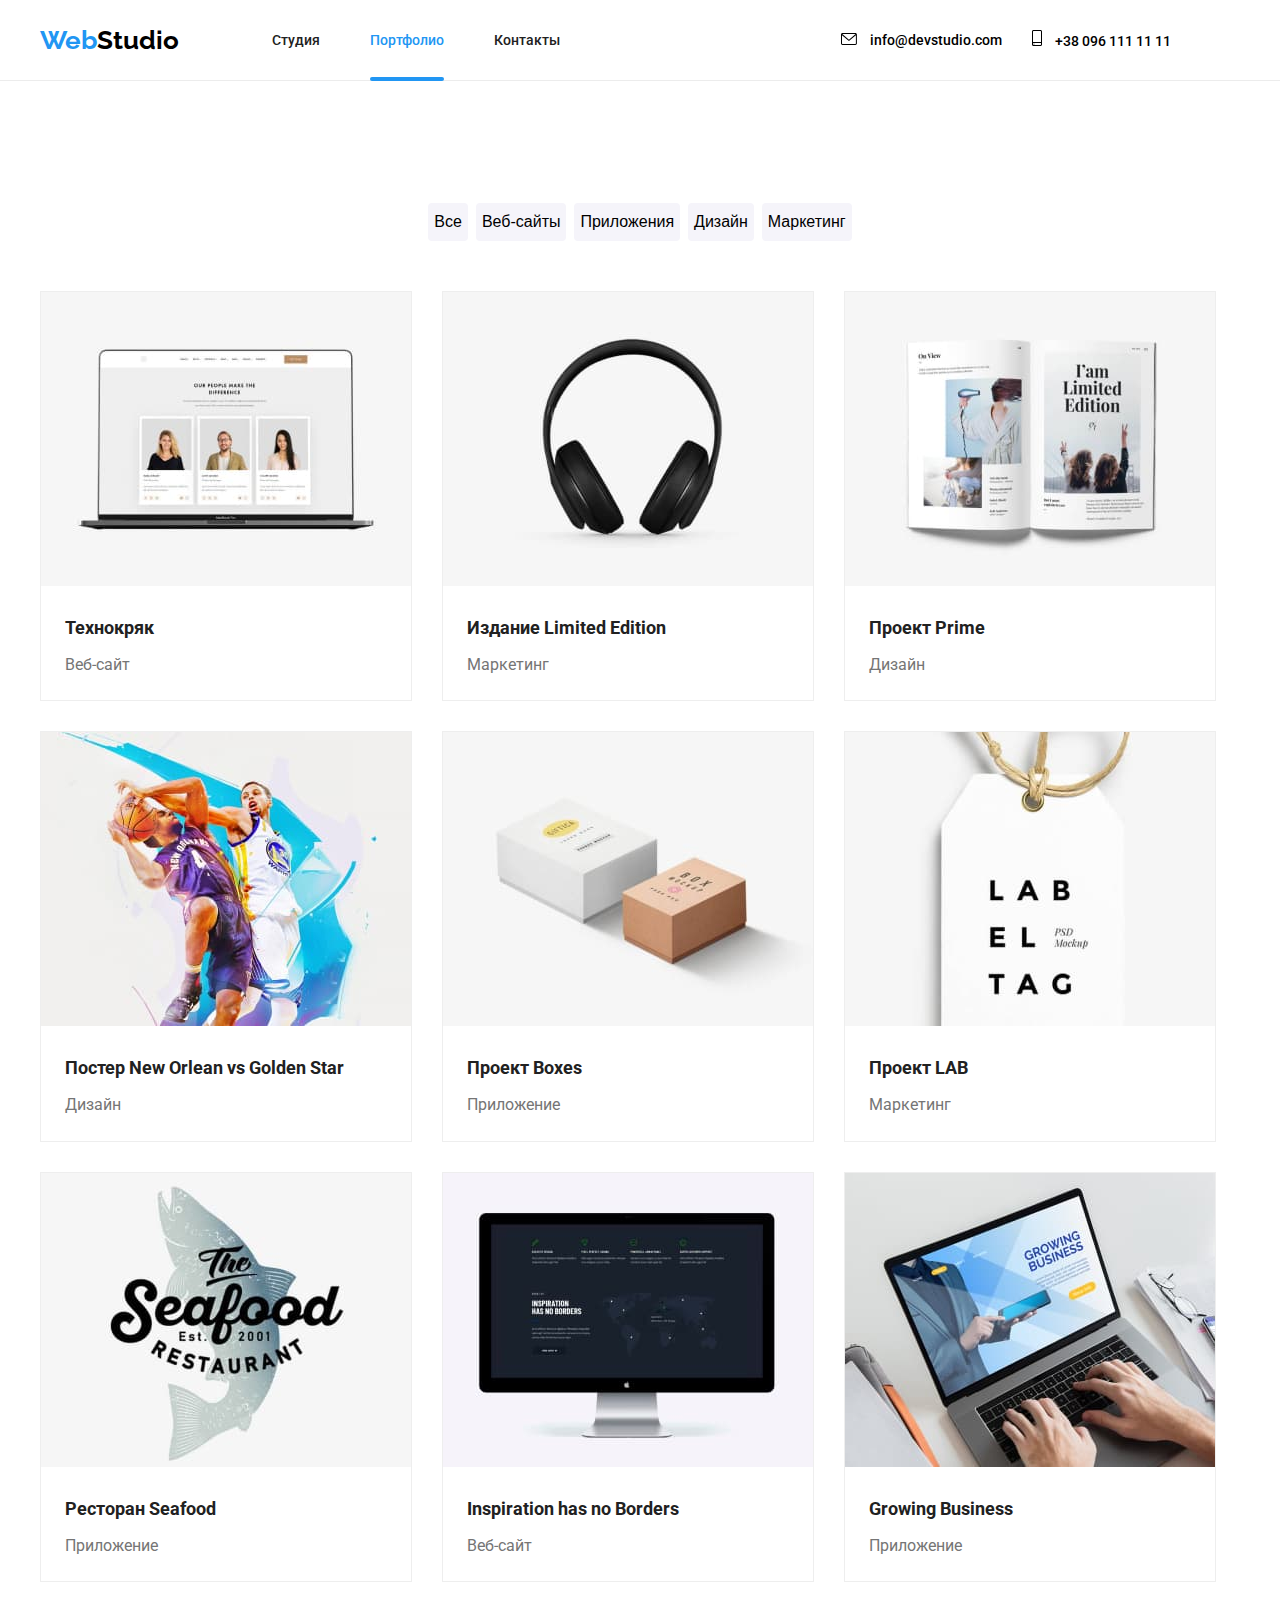
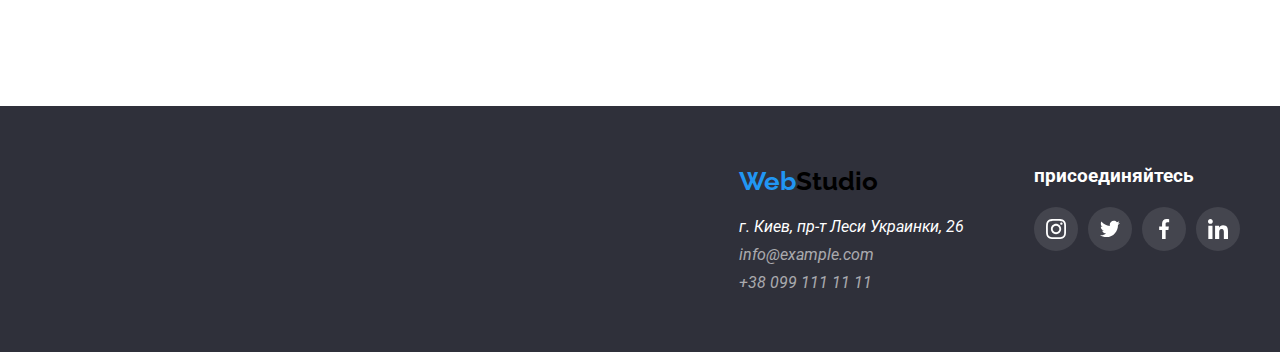
==== portfolio.html @ 2a0edb04 "hw6" ====
<!DOCTYPE html>
<html lang="en">
    <head>
        <meta charset="UTF-8">
        <meta name="viewport" content="width=device-width, initial-scale=1.0">
        <title>Эффективные решения для вашего бизнеса</title>
        <link rel="stylesheet" href="https://cdnjs.cloudflare.com/ajax/libs/modern-normalize/1.0.0/modern-normalize.min.css" integrity="sha512-ISS7cAi1PEhQ8jnbJpJZMd29NlhNj4AWYyLOSp2CE/CsHxTCu+r+t0D2yoJudVrd0/8fTVPUVDzY5Tvli75u/g==" crossorigin="anonymous" />
        <link rel="preconnect" href="https://fonts.gstatic.com">
        <link href="https://fonts.googleapis.com/css2?family=Raleway:wght@700&family=Roboto:wght@400;500;700;900&display=swap" rel="stylesheet">
        <link rel="stylesheet" href="./css/style.css">
    </head>
<body>
    <!-- header -->
    <header class="header">
        <div class="container">
               <nav class="nav">
                   <a class="nav-logo" href="#top">
                       <span class="text-blue">Web</span>Studio</a>
                   <ul class="nav-list">
                       <li class="nav-item">
                           <a class="nav-link" href="index.html">Студия</a>
                       </li>
                       <li class="nav-item">
                           <a class="element-line nav-link active" href="portfolio.html">Портфолио</a>
                       </li>
                       <li class="nav-item">
                           <a class="nav-link" href="#">Контакты</a>
                       </li>
                   </ul>
                   <ul class="contacts-list">
                       <li class="nav-item-grey">
                           <a class="nav-link-grey" href="#">
                            <svg class="nav-icon-envelope">
                                <use href="./images/symbol-defs.svg#envelope">
                                </use>
                              </svg>
                               info@devstudio.com</a>
                       </li>
                       <li class="nav-item-grey">
                           <a class="nav-link-grey" href="tel:+380961111111">
                            <svg class="nav-icon-smartphone">
                                <use href="./images/symbol-defs.svg#smartphone">
                                </use>
                              </svg> 
                               +38 096 111 11 11</a>
                       </li>
                   </ul>
               </nav>
          </div>     
   </header>
    <main id="top">
        <!-- portfolio -->
        <section class="portfolio">
            <div class="container">
            <h2 class="portfolio-main-title">Наши работы</h2>
            <ul class="portfolio-list-btn">
                <li class="portfolio-item-btn"><button class="portfolio-btn">Все</button></li>
                <li class="portfolio-item-btn"><button class="portfolio-btn">Веб-сайты</button></li>
                <li class="portfolio-item-btn"><button class="portfolio-btn">Приложения</button></li>
                <li class="portfolio-item-btn"><button class="portfolio-btn">Дизайн</button></li>
                <li class="portfolio-item-btn"><button class="portfolio-btn">Маркетинг</button></li>
            </ul>
            <ul class="portfolio-list">
                <li class="portfolio-item">
                    <a class="portfolio-link" href="#">
                    <img class="portfolio-img" src="images/img5.jpg" alt="img" width="370" />
                    <div class="portfolio-overlay">
                        <p class="portfolio-overlay-text">Технокряк это современная площадка распространения коронавируса. Компании используют эту платформу для цифрового шпионажа и атак на защищённые сервера конкурентов.</p>
                    </div>
                    <h3 class="portfolio-title title">Технокряк</h3>
                    <p class="portfolio-text text">Веб-сайт</p>
                </a>
                </li>
                <li class="portfolio-item">
                    <a class="portfolio-link" href="#">
                    <img class="portfolio-img" src="images/img6.jpg" alt="img" width="370" />
                    <div class="portfolio-overlay">
                        <p  class="portfolio-overlay-text">Технокряк это современная площадка распространения коронавируса. Компании используют эту платформу для цифрового шпионажа и атак на защищённые сервера конкурентов.</p>
                    </div>
                    <h3 class="portfolio-title title">Издание Limited Edition</h3>
                    <p class="portfolio-text text">Маркетинг</p>
                </a>
                </li>
                <li class="portfolio-item">
                    <a class="portfolio-link" href="#">
                    <img class="portfolio-img" src="images/img7.jpg" alt="img" width="370" />
                    <div class="portfolio-overlay">
                        <p  class="portfolio-overlay-text">Технокряк это современная площадка распространения коронавируса. Компании используют эту платформу для цифрового шпионажа и атак на защищённые сервера конкурентов.</p>
                    </div>
                    <h3 class="portfolio-title title">Проект Prime</h3>
                    <p class="portfolio-text text">Дизайн</p>
                </a>
                </li>
                <li class="portfolio-item">
                    <a class="portfolio-link" href="#">
                    <img class="portfolio-img" src="images/img8.jpg" alt="img" width="370" />
                    <div class="portfolio-overlay">
                        <p  class="portfolio-overlay-text">Технокряк это современная площадка распространения коронавируса. Компании используют эту платформу для цифрового шпионажа и атак на защищённые сервера конкурентов.</p>
                    </div>
                    <h3 class="portfolio-title title">Постер New Orlean vs Golden Star</h3>
                    <p class="portfolio-text text">Дизайн</p>
                </a>
                </li>
                <li class="portfolio-item">
                    <a class="portfolio-link" href="#">
                    <img class="portfolio-img" src="images/img9.jpg" alt="img" width="370" />
                    <div class="portfolio-overlay">
                        <p  class="portfolio-overlay-text">Технокряк это современная площадка распространения коронавируса. Компании используют эту платформу для цифрового шпионажа и атак на защищённые сервера конкурентов.</p>
                    </div>
                    <h3 class="portfolio-title title">Проект Boxes</h3>
                    <p class="portfolio-text text">Приложение</p>
                </a>
                </li>
                <li class="portfolio-item">
                    <a class="portfolio-link" href="#">
                    <img class="portfolio-img" src="images/img10.jpg" alt="img" width="370" />
                    <div class="portfolio-overlay">
                        <p  class="portfolio-overlay-text">Технокряк это современная площадка распространения коронавируса. Компании используют эту платформу для цифрового шпионажа и атак на защищённые сервера конкурентов.</p>
                    </div>
                    <h3 class="portfolio-title title">Проект LAB</h3>
                    <p class="portfolio-text text">Маркетинг</p>
                </a>
                </li>
                <li class="portfolio-item">
                    <a class="portfolio-link" href="#">
                    <img class="portfolio-img" src="images/img11.jpg" alt="img" width="370" />
                    <div class="portfolio-overlay">
                        <p  class="portfolio-overlay-text">Технокряк это современная площадка распространения коронавируса. Компании используют эту платформу для цифрового шпионажа и атак на защищённые сервера конкурентов.</p>
                    </div>
                    <h3 class="portfolio-title title">Ресторан Seafood</h3>
                    <p class="portfolio-text text">Приложение</p>
                </a>
                </li>
                <li class="portfolio-item">
                    <a class="portfolio-link" href="#">
                    <img class="portfolio-img" src="images/img12.jpg" alt="img" width="370" />
                    <div class="portfolio-overlay">
                        <p  class="portfolio-overlay-text">Технокряк это современная площадка распространения коронавируса. Компании используют эту платформу для цифрового шпионажа и атак на защищённые сервера конкурентов.</p>
                    </div>
                    <h3 class="portfolio-title title">Inspiration has no Borders</h3>
                    <p class="portfolio-text text">Веб-сайт</p>
                </a>
                </li>
                <li class="portfolio-item">
                    <a class="portfolio-link" href="#">
                    <img class="portfolio-img" src="images/img13.jpg" alt="img" width="370" />
                    <div class="portfolio-overlay">
                        <p  class="portfolio-overlay-text">Технокряк это современная площадка распространения коронавируса. Компании используют эту платформу для цифрового шпионажа и атак на защищённые сервера конкурентов.</p>
                    </div>
                    <h3 class="portfolio-title title">Growing Business</h3>
                    <p class="portfolio-text text">Приложение</p>
                </a>
                </li>
            </ul>
        </div>
        </section>
    </main>
    <!-- footer -->
    <footer class="footer">
        <div class="container">
            <ul class="footer-list">
                <li>
        <a class="nav-logo" href="#top">
            <span class="text-blue">Web</span>Studio</a>  
        <address class="address">
            <p class="footer-address">г. Киев, пр-т Леси Украинки, 26</p>
            <a class="footer-mail" href="mailto:info@example.com">info@example.com</a>
            <a class="footer-tel" href="tel:+380991111111">+38 099 111 11 11</a>
          </address>
        </li>
        <li class="footer-action" >
          <h3 class="footer-action-title">присоединяйтесь</h3>
          <ul class="social-icons">
            <li >
              <a class="footer-link-icon" href="#">
                <svg class="footer-icon">
                  <use href="./images/symbol-defs.svg#instagram" width="20">
                  </use>
                </svg>
            </a>
            </li>
            <li >
                <a class="footer-link-icon" href="#">
                  <svg class="footer-icon">
                    <use href="./images/symbol-defs.svg#twitter" width="20">
                    </use>
                  </svg>
              </a>
              </li>
              <li >
                <a class="footer-link-icon" href="#">
                  <svg class="footer-icon">
                    <use href="./images/symbol-defs.svg#facebook" width="20">
                    </use>
                  </svg>
              </a>
              </li>
              <li >
                <a class="footer-link-icon" href="#">
                  <svg class="footer-icon">
                    <use href="./images/symbol-defs.svg#linkedin" width="20">
                    </use>
                  </svg>
              </a>
              </li>
         </ul>
        </li>
        </ul>
        </div>
    </footer>
</body>
</html>
---- css/style.css ----
:root{
  --white-text: rgba(255,255,255,1);
  --white-text-op06: rgba(255,255,255,0.6);

  --black-logo: rgba(0,0,0,1);
  --black-text: rgba(33,33,33,1);
  
  --decoration-color: rgba(33,150,243,1);

  --grey-text: rgba(117,117,117,1);

  --main-bg-color: rgba(47, 48, 58, 1);
  --icons-color: rgba(175, 177, 184, 1);
}

body {
  font-family: 'Roboto', sans-serif;
  font-style: normal;
  margin: 0;
}

.container {
  width: 1200px;
  margin: 0 auto;
  padding-left: 15px;
  padding-right: 15px;
}

ul {
  list-style: none;
  padding: 0;
  margin: 0;
}

a {
  text-decoration: none;
}

p, h1, h2, h3 {
  margin: 0;
}

.btn {
  display: flex;
  justify-content: center;
  align-items: center;
  width: 200px;
  height: 50px;
  font-style: 700;
  line-height: 1.88;
  text-decoration: none;
  color: var(--main-title-color);
  background: var(--decoration-color);
  box-shadow: 0px 4px rgba(0, 0, 0, 0.15);
  border-radius: 4px;
  border: none;
}


.title {
  color: var(--black-text);
  font-weight: 700;
  font-size: 14px;
  line-height: 1.14;
}

.text {
  color: var(--grey-text);
  font-weight: 400;
  font-size: 14px;
  line-height: 1.71;
}

/* header  */
.header {
  background-color: #fff;
  min-height: 80px;
  border-bottom: 1px solid #ECECEC;
}

.nav-logo {
  color: var(--black-logo);
  font-family: 'Raleway', sans-serif;
  font-weight: 700;
  font-size: 26px;
  line-height: 1.2;
}

.text-blue {
  color: var(--decoration-color);
}

.nav,
.nav-list,
.contacts-list {
  display: flex;
  align-items: center;
}

.nav-list{
  margin-left: 43px;
}

.nav-link {
  color: var(--black-text);
  font-weight: 500;
  font-size: 14px;
  line-height: 1.17;
  display: inline-block;
  margin-left: 50px;
  transition: color 250ms cubic-bezier(0.4, 0, 0.2, 1);
  padding-top: 32px;
  padding-bottom: 32px;
}

.nav-link.active {
  color: var(--decoration-color);
  position: relative;
} 

.contacts-list{
  margin-left: 281px;
}

.nav-link-grey {
  color: var(--gray-text);
  font-weight: 500;
  font-size: 14px;
  line-height: 1.17;
  display: inline-block;
  transition: color 250ms cubic-bezier(0.4, 0, 0.2, 1);
  padding-top: 24px;
  padding-bottom: 25px;
}

.nav-link:hover,
.nav-link:focus,
.nav-link-grey:hover,
.nav-link-grey:focus {
  color: var(--decoration-color);
}
 
.nav-icon-envelope {
  width: 16px;
  height: 12px;
  margin-right: 10px;
  fill: currentColor;
}

.nav-icon-smartphone {
  width: 10px;
  height: 16px;
  margin-right: 10px;
  margin-left: 30px;
  fill: currentColor;
}

.element-line::after {
  position: absolute;
  bottom: -1px;
  right: 0;
  content: '';
  display: block;
  background: var(--decoration-color);
  height: 4px;
  width: 100%;
  border-radius: 2px;
}

/* hero  */
.hero {
  color: var(--white-text);
  height: 600px;
  padding-top: 200px;
  padding-bottom: 200px;
  text-align: center;
  background-color: var(--main-bg-color);
  background-image: linear-gradient( 
    to right, 
  rgba(47, 48, 58, 0.4),
  rgba(47, 48, 58, 0.4)
  ),
    url("../images/Img-main.jpg");
}

.hero-title {
  font-weight: 900;
  font-size: 44px;
  line-height: 1.36;
  width: 696px;
  margin: 0 auto 30px auto;
  text-transform: uppercase;
}

.hero-btn {
  margin: 0 auto;
}

.backdrop {
  position: fixed;
  top: 0;
  left: 0;
  width: 100%;
  height: 100%;
  background-color: rgba(0, 0, 0, 0.5);
  opacity: 1;
  transition: opacity 250ms cubic-bezier(0.4, 0, 0.2, 1);
}

.backdrop.is-hidden {
  opacity: 0;
  pointer-events: none;
}

.backdrop.is-hidden .modal {
  transform: translate(-50%, -50%) scale(0.9);
}

.modal {
  position: absolute;
  top: 50%;
  left: 50%;
  transform: translate(-50%, -50%) scale(1);

  min-height: 581px;
  min-width: 528px;

  background-color: #fff;
  transition: transform 250ms cubic-bezier(0.4, 0, 0.2, 1);
}

.modal-btn {
  position: absolute;
  top: 8px;
  right: 8px;
  background: url('../images/close.svg') no-repeat center;
  min-width: 30px;
  min-height: 30px;
  border: 1px solid rgba(0, 0, 0, 0.1);
  border-radius: 50%;
  box-shadow: 0px 4px 4px 0px rgba(0, 0, 0, 0.25);
}

/* about */
.about {
  padding-top: 94px;
  padding-bottom: 94px;
}

.about-title {
  visibility: hidden;
}

.about-item-title {
  margin-bottom: 10px;
  margin-top: 30px;
}

.about-item:not(:last-child) {
  margin-right: 30px;
}

.about-list{
  display: flex;
  justify-content: space-between;
}

.about-item-text {
  text-align: left;
  width: 270px;
}

.about-fond-icon {
  background-color: rgba(245, 244, 250, 1);
}

.about-icon {
  width: 70px;
  height: 70px;
  margin: 25px 100px 25px 100px;
}

/* doing */
.doing {
  padding-bottom: 94px;
}

.doing-title{
  color: var(--black-text);
  font-weight: 700;
  font-size: 36px;
  line-height: 1.17;
  text-align: center;
  margin-top: 0;
  margin-bottom: 50px;
}

.doing-overlay-text {
  color: var(--white-text);
  font-weight: 700;
  font-size: 14px;
  line-height: 1,14;
  text-transform: uppercase;
}

.doing-img {
  position: relative;
  z-index: 1;
  object-fit: cover;
  display: block;
  width: 100%;
  height: 100%;
}

.doing-item {
  position: relative;
}

.doing-list {
  display: flex;
  justify-content: space-between;
}

.doing-overlay {
  position: absolute;
  left: 0;
  right: 0;
  bottom: 0;
  padding: 27px 83px 27px 82px;
  align-items: center;
  z-index: 2;
  width: 370px;
  background-color: rgba(47, 48, 58, 0.8);
}

/* team */
.team {
  background-color: rgba(245,244,250,1);
  padding-bottom: 94px;
  padding-top: 94px;
}

.team-container {
  background: var(--white-text)
}

.team-list{
  display: flex;
  flex-wrap: wrap;
  justify-content: space-between;
}

.team-main-title {
  color: var(--black-text);
  font-weight: 700;
  font-size: 36px;
  line-height: 1.17;
  text-align: center;
  margin-bottom: 50px;
}

.team-title {
  font-weight: 500;
  font-size: 16px;
  line-height: 1.19;
  text-align: center;
  margin-top: 30px;
}

.team-text {
  font-weight: 400;
  font-size: 16px;
  line-height: 1.19;
  text-align: center;
  margin-bottom: 16px;
  margin-top: 10px;
}

.social-icons {
  display: flex;
  justify-content: center;
  padding: 0;
  margin: 0;
  list-style: none;
}

.social-icons li {
  width: 44px;
  height: 44px;
  margin-bottom: 30px;
  border-radius: 50%;
}

.social-icons li:not(:last-child) {
  margin-right: 10px;
}

.link-icon, .icon {
  display: flex;
  justify-content: center;
  align-items: center;
  width: inherit;
  height: inherit;
}

.link-icon {
  border-radius: 50%;
  background-color: #fff;
  transition: background-color 250ms cubic-bezier(0.4, 0, 0.2, 1);
}

.icon {
  fill: var(--icons-color);
  padding: 12px;
  transition: fill 250ms cubic-bezier(0.4, 0, 0.2, 1);
}

.link-icon:hover {
  background-color: var(--decoration-color);
}

.icon:hover {
  fill: #fff;
}

/* Regular customers */
.customers {
  padding-top: 94px;
  padding-bottom: 94px;
}

.customers-list{
  display: flex;
  justify-content: center;
  padding: 0;
  margin: 0;
  list-style: none;
}

.customers-main-title {
  color: var(--black-text);
  font-weight: 700;
  font-size: 36px;
  line-height: 1.17;
  text-align: center;
  margin-bottom: 50px;
}

.customers-item {
  width: 170px;
  height: 90px;
}

.customers-item:not(:last-child) {
  margin-right: 30px;
}

.customers-link, .customers-icon {
  display: flex;
  justify-content: center;
  align-items: center;
  width: inherit;
  height: inherit;
}

.customers-link {
  border: 1px solid #AFB1B8;
  border-radius: 4px;
  color: #AFB1B8;
  transition: color 250ms cubic-bezier(0.4, 0, 0.2, 1), border 250ms cubic-bezier(0.4, 0, 0.2, 1);
}

.customers-icon {
  text-align: center;
  fill: currentColor;
}

.customer-icon, .logo-1 {
  width: 44.27px;
  height: 49.23px;
}

.customer-icon, .logo-2 {
  width: 40px;
  height: 52px;
}

.customer-icon, .logo-3 {
  width: 41px;
  height: 42.6px;
}

.customer-icon, .logo-4 {
  width: 79.66px;
  height: 42.02px;
}

.customer-icon, .logo-5 {
  width: 59px;
  height: 47px;
}

.customer-icon, .logo-6 {
  width: 88.48px;
  height: 45.44px;
}

.customers-link:hover {
  border: 1px solid var(--decoration-color);
  color: var(--decoration-color);
}

/* footer */
.footer {
  background-color: rgba(47,48,58,1);
  padding-top: 60px;
  padding-bottom: 60px;
}

.footer-list{
  display: flex;
  justify-content: right;
}

.footer-mail,
.footer-tel {
  color: var(--white-text-op06);
}

.footer-address {
  color: var(--white-text);
}
  

.footer-mail {
  margin-top: 9px;
  display: block;
  
}

.footer-tel {
  margin-top: 9px;
  display: block;
}

.address {
  margin-top: 20px;
}

.footer-action{
  margin-left: 70px;
}

.footer-action-title {
  color: var(--white-text);
  font-weight: 700;
  font-style: 14px;
  line-height: 1.14;
  margin-bottom: 20px;
}

.footer-link-icon, .foter-icon {
  display: flex;
  justify-content: center;
  align-items: center;
  width: inherit;
  height: inherit;
}

.footer-link-icon {
  border-radius: 50%;
  background: rgba(255, 255, 255, 0.1);
  transition: background-color 250ms cubic-bezier(0.4, 0, 0.2, 1);
}

.footer-icon {
  fill: #fff;
  padding: 12px;
}

.footer-link-icon:hover {
  background-color: var(--decoration-color);
}

/* portfolio */
.portfolio {
  padding-bottom: 94px;
  padding-top: 94px;
}

.portfolio-main-title {
  visibility: hidden;
}

.portfolio-list-btn {
  display: flex;
  flex-wrap: wrap;
  justify-content: center;
  align-items: center;
}

.portfolio-item-btn {
  margin-right: 8px;
  transition: color 250ms cubic-bezier(0.4, 0, 0.2, 1), background-color 250ms cubic-bezier(0.4, 0, 0.2, 1),box-shadow 250ms cubic-bezier(0.4, 0, 0.2, 1); 
}

.portfolio-item-btn:last-child {
  margin-right: 0;
}

.portfolio-btn {
  height: 38px;
  font-weight: 500;
  font-size: 16px;
  line-height: 1.63;
  text-decoration: none;
  color: var(--main-title-color);
  background: rgba(245, 244, 250, 1);
  border-radius: 4px;
  border: none;
  transition: color 250ms cubic-bezier(0.4, 0, 0.2, 1), background-color 250ms cubic-bezier(0.4, 0, 0.2, 1),box-shadow 250ms cubic-bezier(0.4, 0, 0.2, 1); 
}

.portfolio-item-btn:hover,
.portfolio-item-btn:focus,
.portfolio-btn:hover,
.portfolio-btn:focus {
  color: var(--white-text);
  background-color: var(--decoration-color);
  box-shadow: 0px 4px 4px 0px rgba(0, 0, 0, 0.25);
}

.portfolio-list {
  display: flex;
  flex-wrap: wrap;
  margin-top: 50px;
}

.portfolio-item {
  position: relative;
  width: 370px;
  margin-right: 30px;
  margin-bottom: 30px;
  border: 1px solid rgba(238, 238, 238, 1);
  background-color: var(--white-text);
  transition: box-shadow 250ms cubic-bezier(0.4, 0, 0.2, 1); 
}

.portfolio-item:nth-child(3n) {
  margin-right: 0;
}

.portfolio-title {
  font-weight: 700;
  font-size: 18px;
  line-height: 2;
  margin-top: 20px;
  margin-left: 24px;
}

.portfolio-text {
  font-weight: 400;
  font-size: 16px;
  line-height: 1.88;
  margin-top: 4px;
  margin-left: 24px;
  margin-bottom: 20px;
}

.portfolio-item:hover {
  box-shadow: 0px 4px 4px 0px rgba(0, 0, 0, 0.25);
}

.portfolio-overlay-text {
  color: var(--white-text);
  font-weight: 400;
  font-size: 18px;
  line-height: 1.56;
}

.portfolio-img {
  position: relative;
  overflow: hidden;
}

.portfolio-overlay {
  position: absolute;
  left: 0;
  top: 0;
  padding: 63px 24px 63px 24px;
  align-items: center;
  width: 370px;
  background-color: rgba(33, 150, 243, 0.9);
  transform: translateY(100%);
  transition: transform 250ms cubic-bezier(0.4, 0, 0.2, 1), opacity 250ms cubic-bezier(0.4, 0, 0.2, 1) ; 
  opacity: 0;
  z-index: 1;
}

.portfolio-item:hover .portfolio-overlay {
  transform: translateY(0);
  opacity: 1;
}
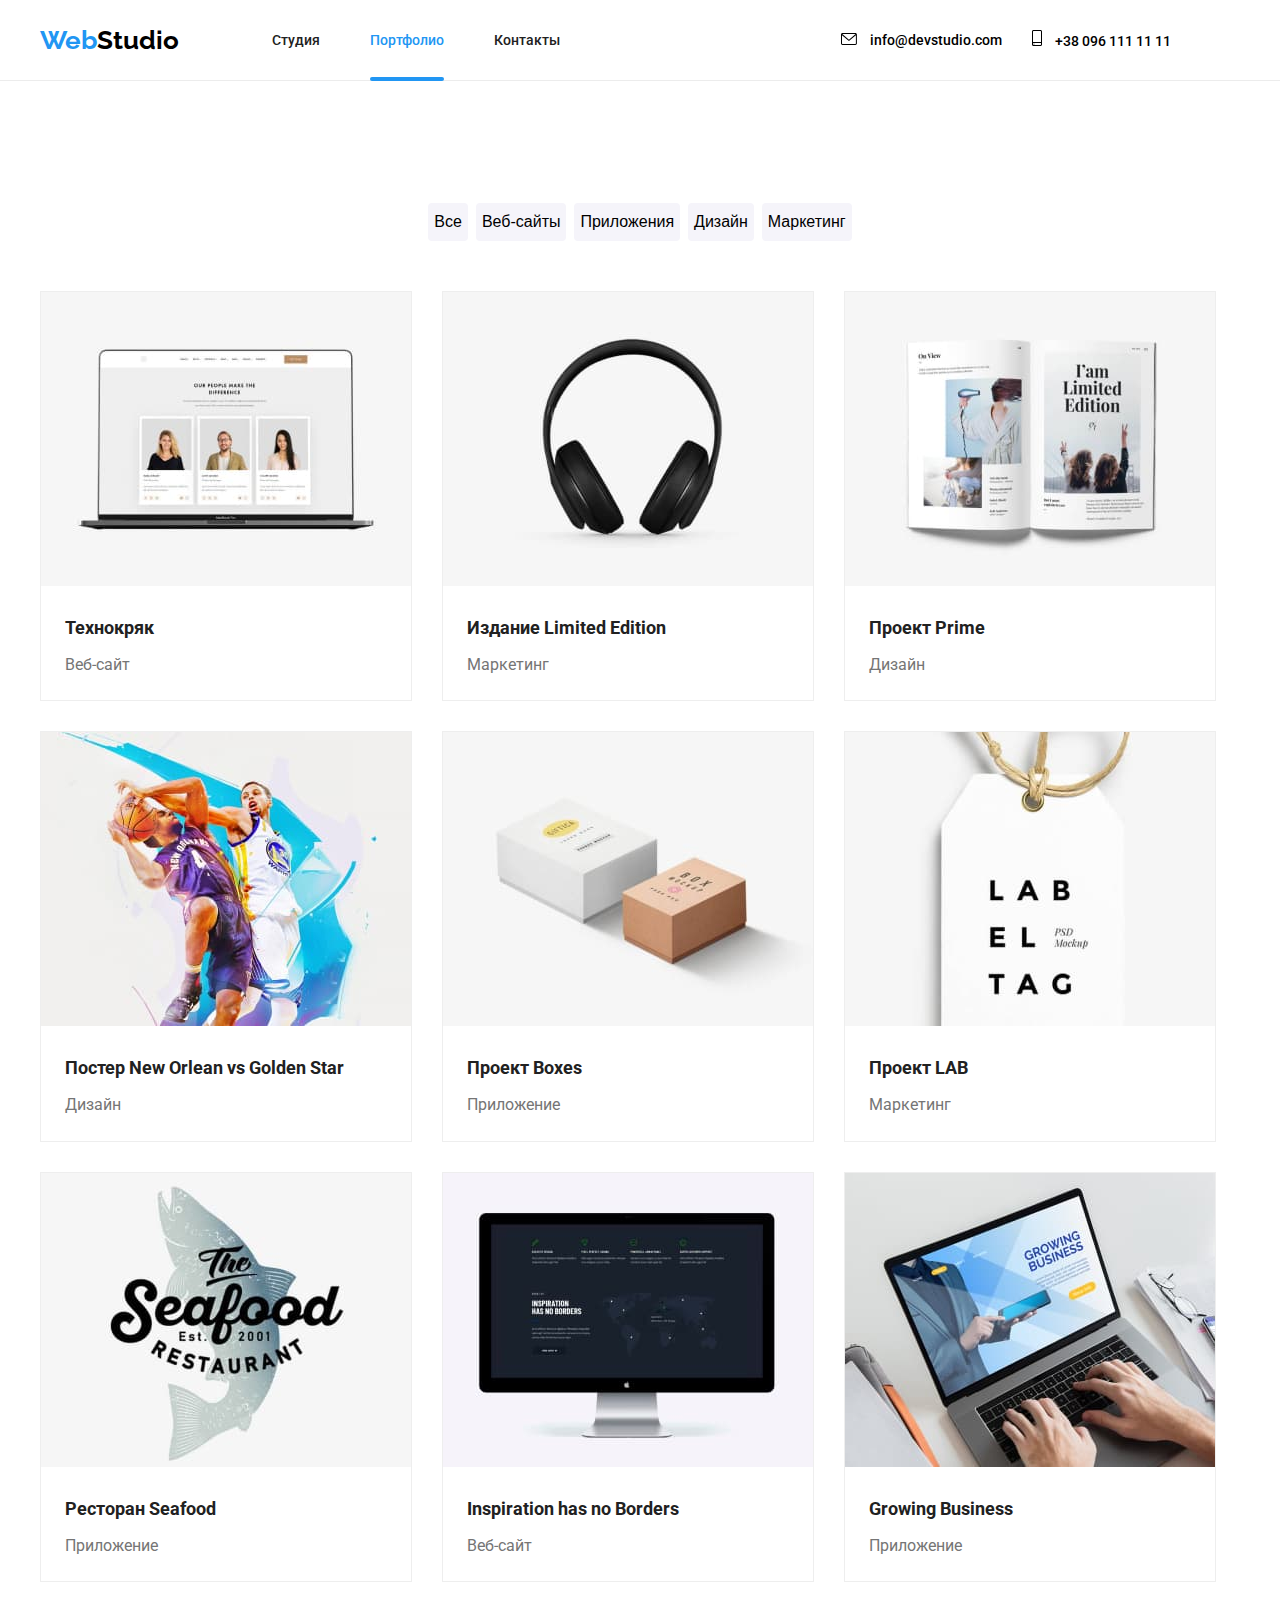
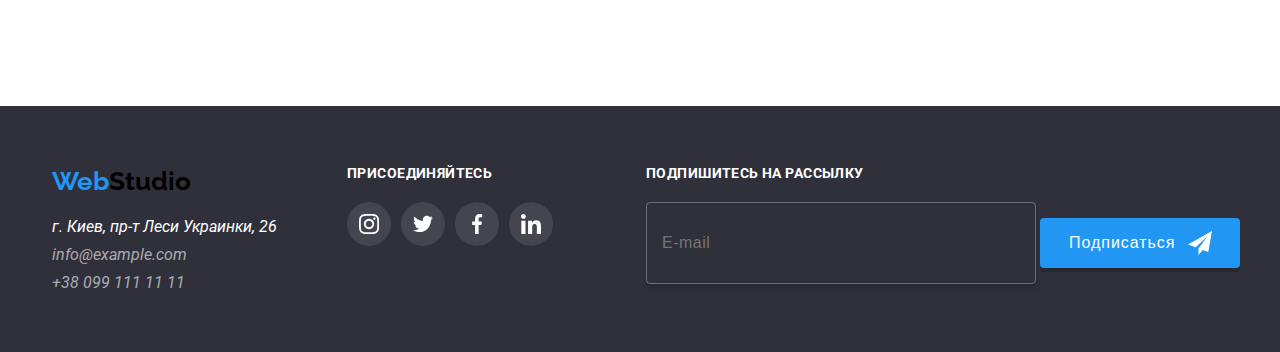
==== commit a8645863: "hw6" ====
--- a/portfolio.html
+++ b/portfolio.html
@@ -205,6 +205,20 @@
               </li>
          </ul>
         </li>
+        <li class="footer-form-item">
+          <form class="footer-form">
+            <label class="footer-form-title" for="mail">Подпишитесь на рассылку </label>
+            <div class="footer-form-mail">
+            <input class="mail footer-input" type="email" name="mail" id="mail" placeholder="E-mail" />
+            <button class="footer-btn" type="submit">Подписаться
+              <svg class="footer-icon-end">
+                <use href="./images/symbol-defs.svg#icon--end" width="24">
+                </use>
+              </svg>
+            </button>
+          </div>
+          </form>
+        </li>
         </ul>
         </div>
     </footer>
--- a/css/style.css
+++ b/css/style.css
@@ -194,6 +194,7 @@
 
 .hero-btn {
   margin: 0 auto;
+  cursor: pointer;
 }
 
 .backdrop {
@@ -229,16 +230,169 @@
   transition: transform 250ms cubic-bezier(0.4, 0, 0.2, 1);
 }
 
-.modal-btn {
-  position: absolute;
-  top: 8px;
-  right: 8px;
-  background: url('../images/close.svg') no-repeat center;
-  min-width: 30px;
-  min-height: 30px;
+.close-btn {
+  margin: 8px auto auto 490px;
+  cursor: pointer;
+  width: 30px;
+  height: 30px;
   border: 1px solid rgba(0, 0, 0, 0.1);
   border-radius: 50%;
   box-shadow: 0px 4px 4px 0px rgba(0, 0, 0, 0.25);
+}
+
+.close-icon {
+  width: 18px;
+  height: 18px;
+  fill: currentColor;
+  transition: fill 250ms cubic-bezier(0.4, 0, 0.2, 1);
+}
+
+.close-icon:hover{
+  fill: var(--decoration-color);
+}
+
+.hero-modal-title {
+  font-weight: 700;
+  font-size: 20px;
+  line-height: 1.15;
+  text-align: center;
+  letter-spacing: 0.03em;
+  margin-bottom: 12px;
+}
+
+.form-modal {
+  margin: 2px 40px 40px 40px;
+}
+
+.modal-input {
+  margin: 0;
+  width: 448px;
+  height: 40px;
+  padding-left: 42px;
+  border: 1px solid rgba(33, 33, 33, 0.2);
+  border-radius: 4px;
+  font: inherit;
+}
+
+
+.modal-label {
+  position: relative;
+  display: block;
+  text-align: left;
+  margin-top: 10px;
+  color: var(--grey-text);
+  transition: border 250ms cubic-bezier(0.4, 0, 0.2, 1), fill 250ms cubic-bezier(0.4, 0, 0.2, 1);
+}
+
+.madal-label-text {
+  display: block;
+  margin-bottom: 4px;
+}
+
+.modal-icon {
+  position: absolute;
+  top: 50%;
+  left: 12px;
+  width: 18px;
+  height: 18px;
+}
+
+.modal-label:hover > .modal-icon {
+  fill: var(--decoration-color); 
+}
+
+.modal-label:hover > .modal-input {
+  border-color: var(--decoration-color);
+  cursor: pointer;
+}
+
+.modal-input-coment {
+  margin: 0;
+  width: 448px;
+  height: 120px;
+  padding: 12px 16px 12px 16px;
+  border: 1px solid rgba(33, 33, 33, 0.2);
+  border-radius: 4px;
+  font: inherit;
+  transition: border 250ms cubic-bezier(0.4, 0, 0.2, 1);
+}
+
+.modal-input-coment:hover {
+  border-color: var(--decoration-color);
+  cursor: pointer;
+} 
+
+.modal-input-coment::placeholder {
+  color: rgba(117, 117, 117, 0.5);
+}
+
+.checkbox-container {
+  margin-top: 20px;
+}
+
+.field {
+  display: flex;
+  align-items: center;
+}
+
+.checkbox {
+  position: absolute;
+  width: 1px;
+  height: 1px;
+  margin: -1px;
+  border: 0;
+  padding: 0;
+  clip: rect(0 0 0 0);
+  overflow: hidden;
+}
+
+.icon-checkbox {
+  display: inline-block;
+  width: 16px;
+  height: 15px;
+  margin-right: 5px;
+  border: 2px solid #2a2a2a;
+  border-radius: 4px;
+  transition: transform 250ms linear;
+  margin-bottom: 30px;
+}
+
+.checkbox:checked + .icon-checkbox {
+  transform: scale(1.2);
+  border-color: var(--decoration-color);
+  background-image: url('../images/icon-check.svg');
+  background-size: contain;
+  background-origin: border-box;
+}
+
+.label-text {
+  transition: transform 250ms linear;
+  color: rgba(117, 117, 117, 1);
+  font-style: 400;
+  font-size: 14px;
+  line-height: 1.714;
+  letter-spacing: 0.03em;
+  margin-bottom: 30px;
+}
+
+.label-text .underline {
+  text-decoration: underline;
+  color: var(--decoration-color);
+}
+
+.send-btn {
+  width: 200px;
+  height: 50px;
+  font-style: 700;
+  font-size: 16px;
+  line-height: 1.88;
+  text-decoration: none;
+  color: var(--main-title-color);
+  background: var(--decoration-color);
+  box-shadow: 0px 4px rgba(0, 0, 0, 0.15);
+  border-radius: 4px;
+  border: none;
+  cursor: pointer;
 }
 
 /* about */
@@ -554,9 +708,11 @@
 .footer-action-title {
   color: var(--white-text);
   font-weight: 700;
-  font-style: 14px;
+  font-size: 14px;
   line-height: 1.14;
   margin-bottom: 20px;
+  letter-spacing: 0.03em;
+  text-transform: uppercase;
 }
 
 .footer-link-icon, .foter-icon {
@@ -580,6 +736,68 @@
 
 .footer-link-icon:hover {
   background-color: var(--decoration-color);
+}
+
+.footer-form-title {
+  color: var(--white-text);
+  font-weight: 700;
+  font-size: 14px;
+  line-height: 1.14;
+  margin-bottom: 20px;
+  text-transform: uppercase;
+  letter-spacing: 0.03em;
+}
+
+.footer-form {
+  display: flex;
+  flex-direction: column;
+  margin-left: 93px;
+}
+
+.mail {
+  background-color: rgba(33, 150, 243, 0);
+  border: 1px solid rgba(255, 255, 255, 0.3);
+  box-shadow: 0px 4px 4px 0px rgba(0, 0, 0, 0.15);
+  border-radius: 4px;
+  width: 358px;
+  min-height: 50px;
+  padding: 15px;
+  color: rgba(255, 255, 255, 0.6);
+  font-weight: 400;
+  font-size: 16px;
+  line-height: 1.25;
+  letter-spacing: 0.03em;
+}
+
+.footer-btn {
+  position: relative;
+  width: 200px;
+  height: 50px;
+
+  display: inline-flex;
+  align-items: center;
+  margin: 0;
+  padding: 10px 29px;
+  cursor: pointer;
+
+  font-style: 700;
+  font-size: 16px;
+  line-height: 1.875;
+  letter-spacing: 0.06em;
+  text-decoration: none;
+  color: var(--white-text);
+  background: var(--decoration-color);
+  box-shadow: 0px 4px rgba(0, 0, 0, 0.15);
+  border-radius: 4px;
+  border: none;
+}
+
+.footer-icon-end {
+  position: absolute;
+  right: 28px;
+  top: 13px;
+  width: 24px;
+  height: 24px;
 }
 
 /* portfolio */
